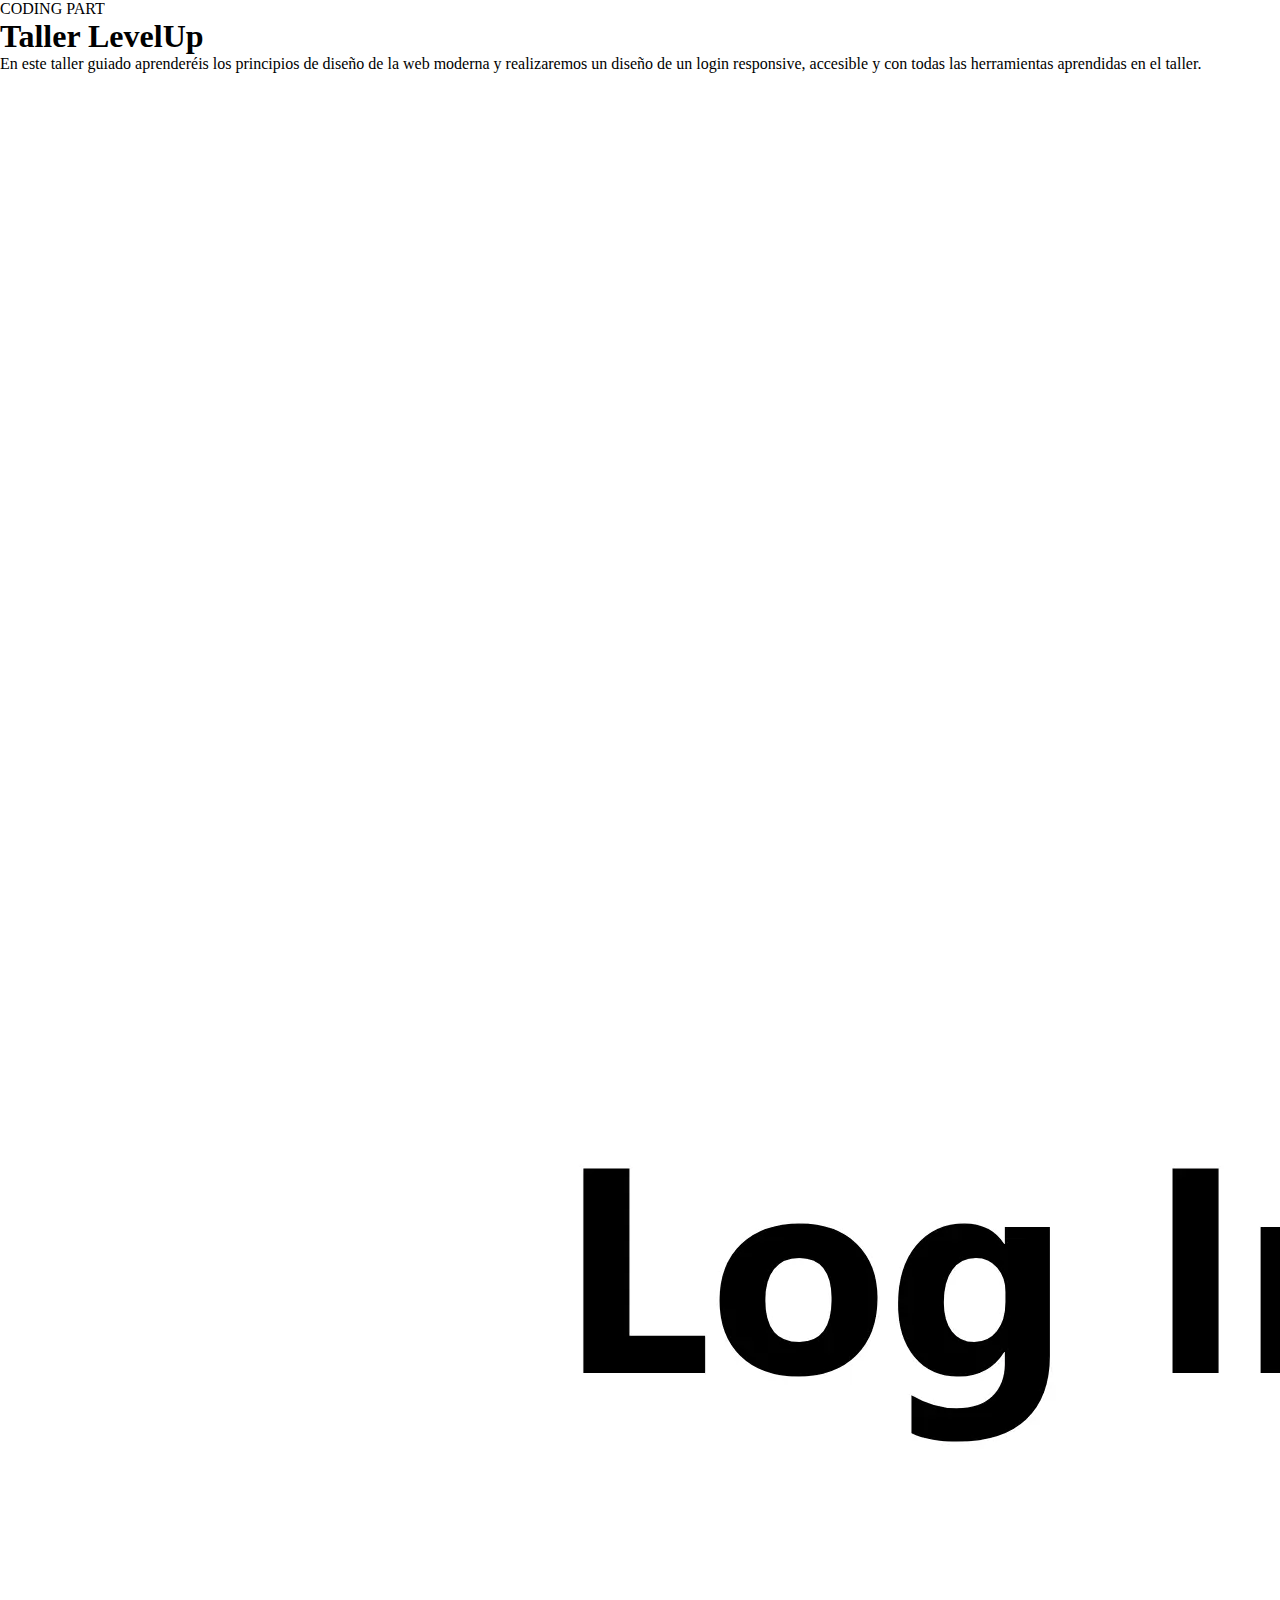
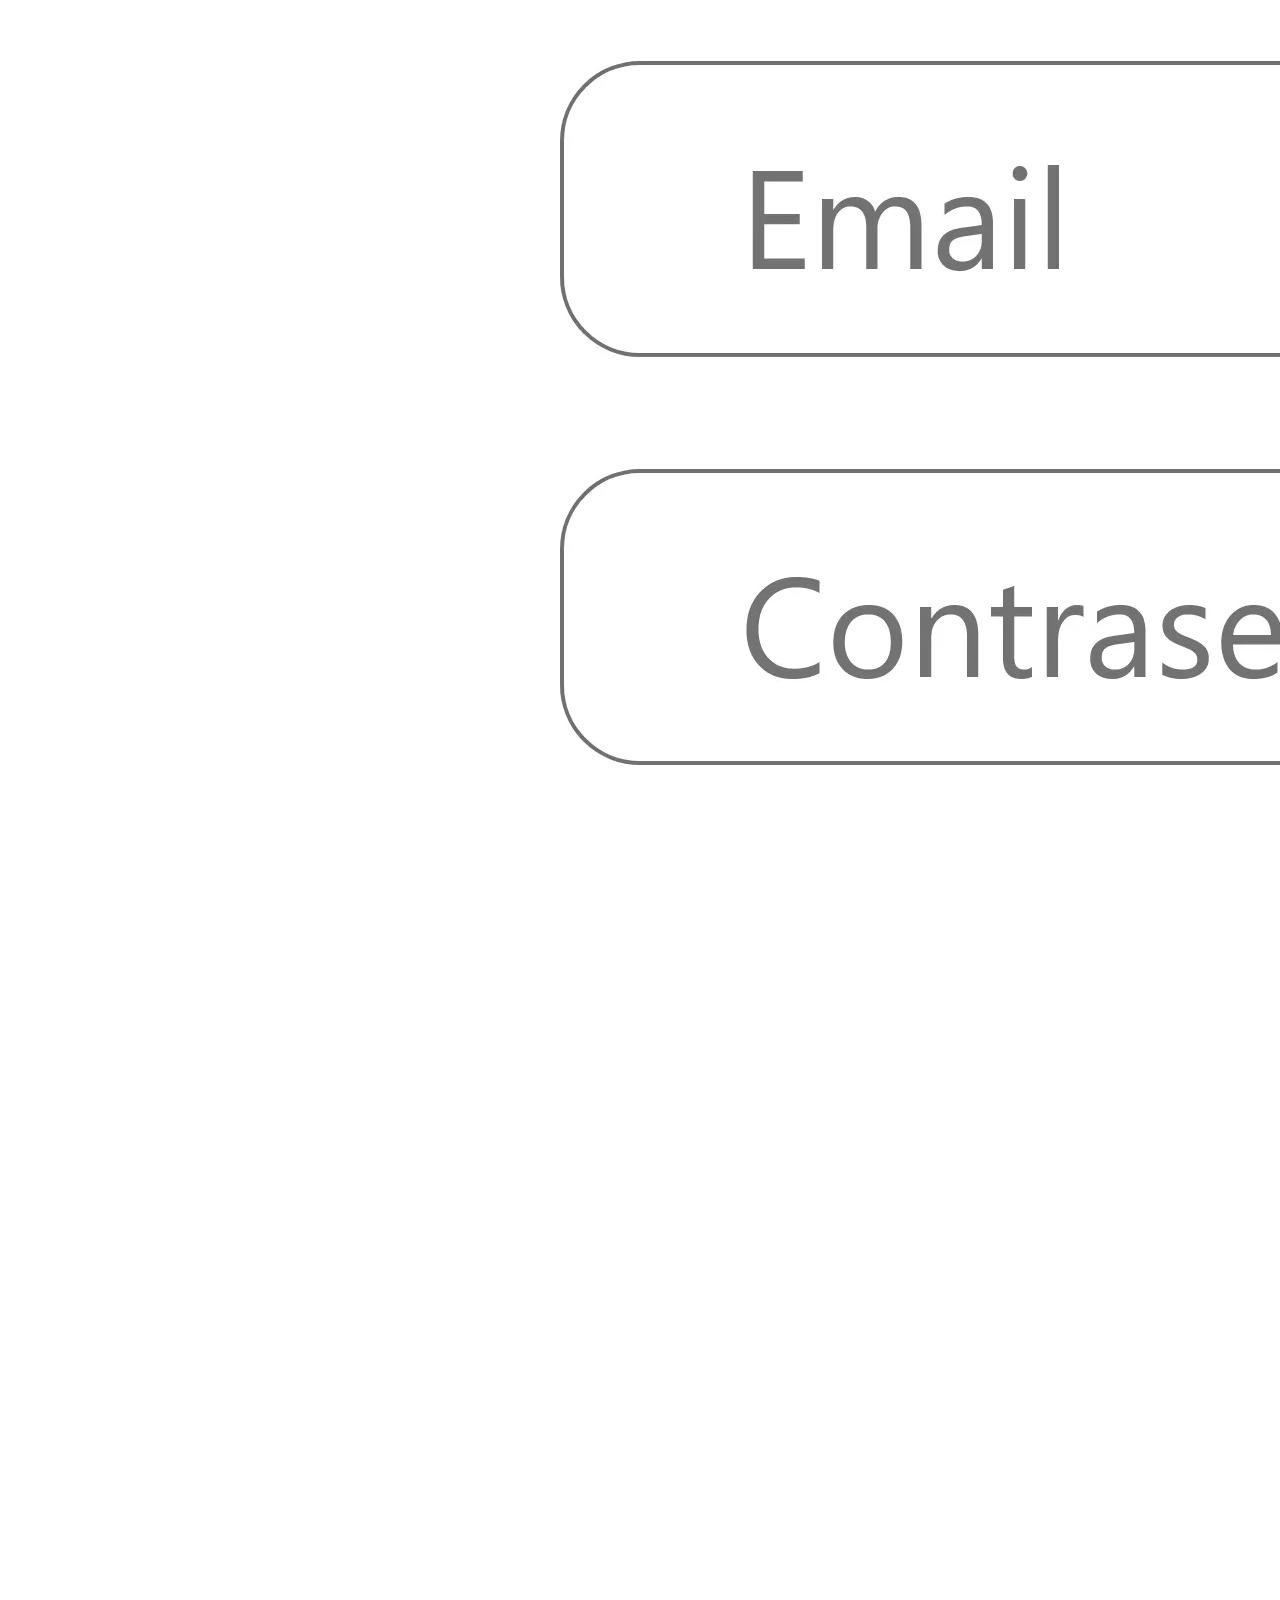
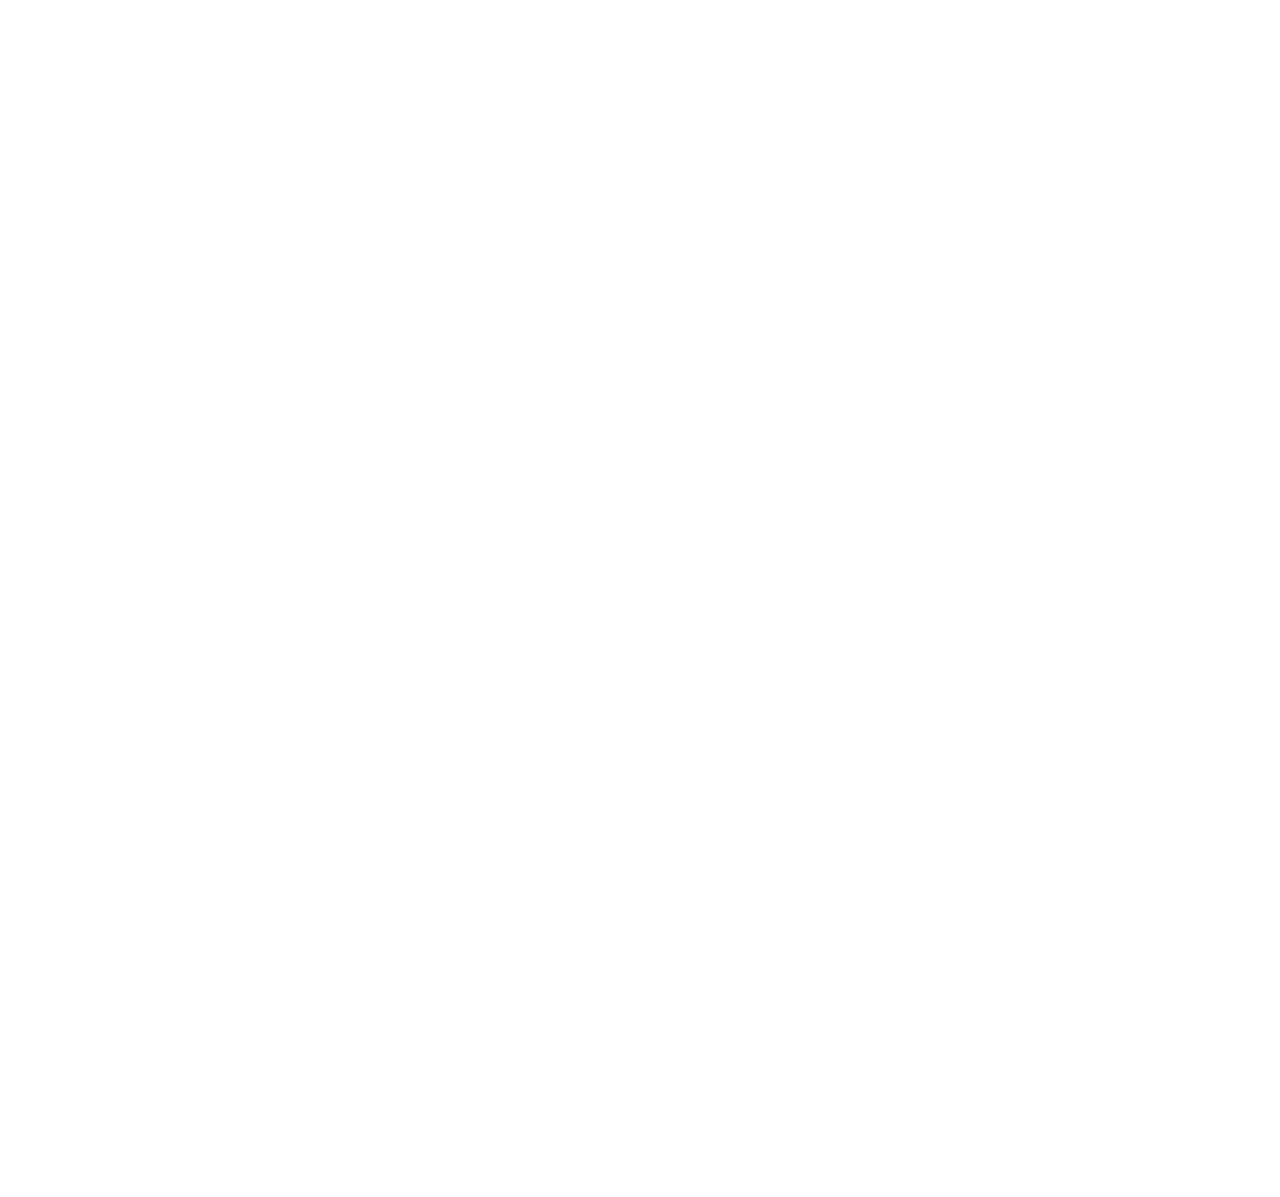
==== coding/index.html @ 39c57cb3 "Creacion del cógido base" ====
<!DOCTYPE html>
<html lang="es">
<head>
    <meta charset="UTF-8">
    <meta http-equiv="X-UA-Compatible" content="IE=edge">
    <meta name="viewport" content="width=device-width, initial-scale=1.0">
    <title>LevelUp coding tutorial</title>

    <link rel="stylesheet" href="css/style.css">

    <link href="../img/html lesson image.svg" rel="icon" type="type"/>
</head>
<body>
    <section>
        <div id="front-principal" class="grid">
            <div id="texto-inicio" class="mitad">
                <p class="titulo-pequeño">CODING PART</p>
                <h1>Taller LevelUp</h1>
                <p class="explicacion">En este taller guiado aprenderéis los principios de diseño de la web moderna y realizaremos un diseño de un login responsive, accesible y con todas las herramientas aprendidas en el taller.</p>
            </div>
            <div id="imagen-front" class="mitad">
                <img src="../img/cabecera.webp" alt="Diseño de login de la biblioteca de LevelUp">
            </div>
        </div>
    </section>
</body>
</html>
---- coding/css/style.css ----
*{
    padding: 0;
    margin: 0;
    box-sizing: border-box;
}
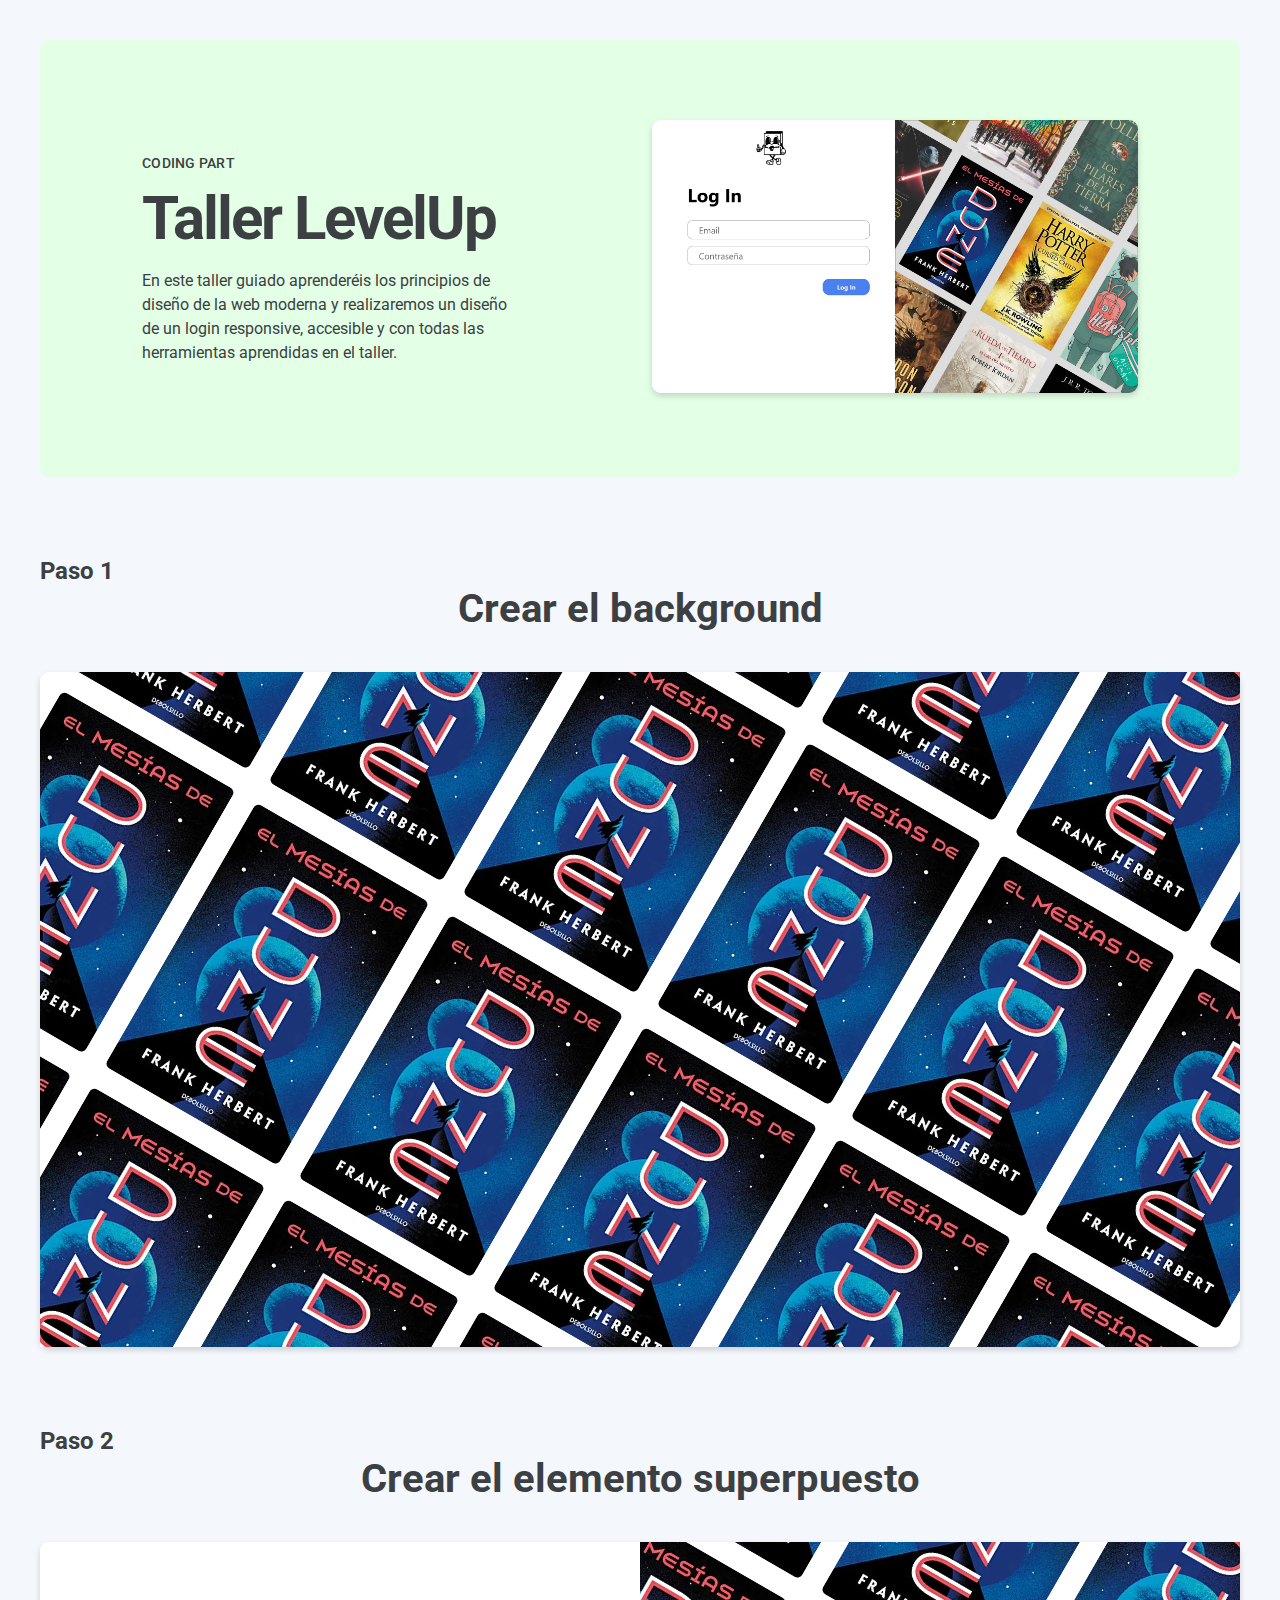
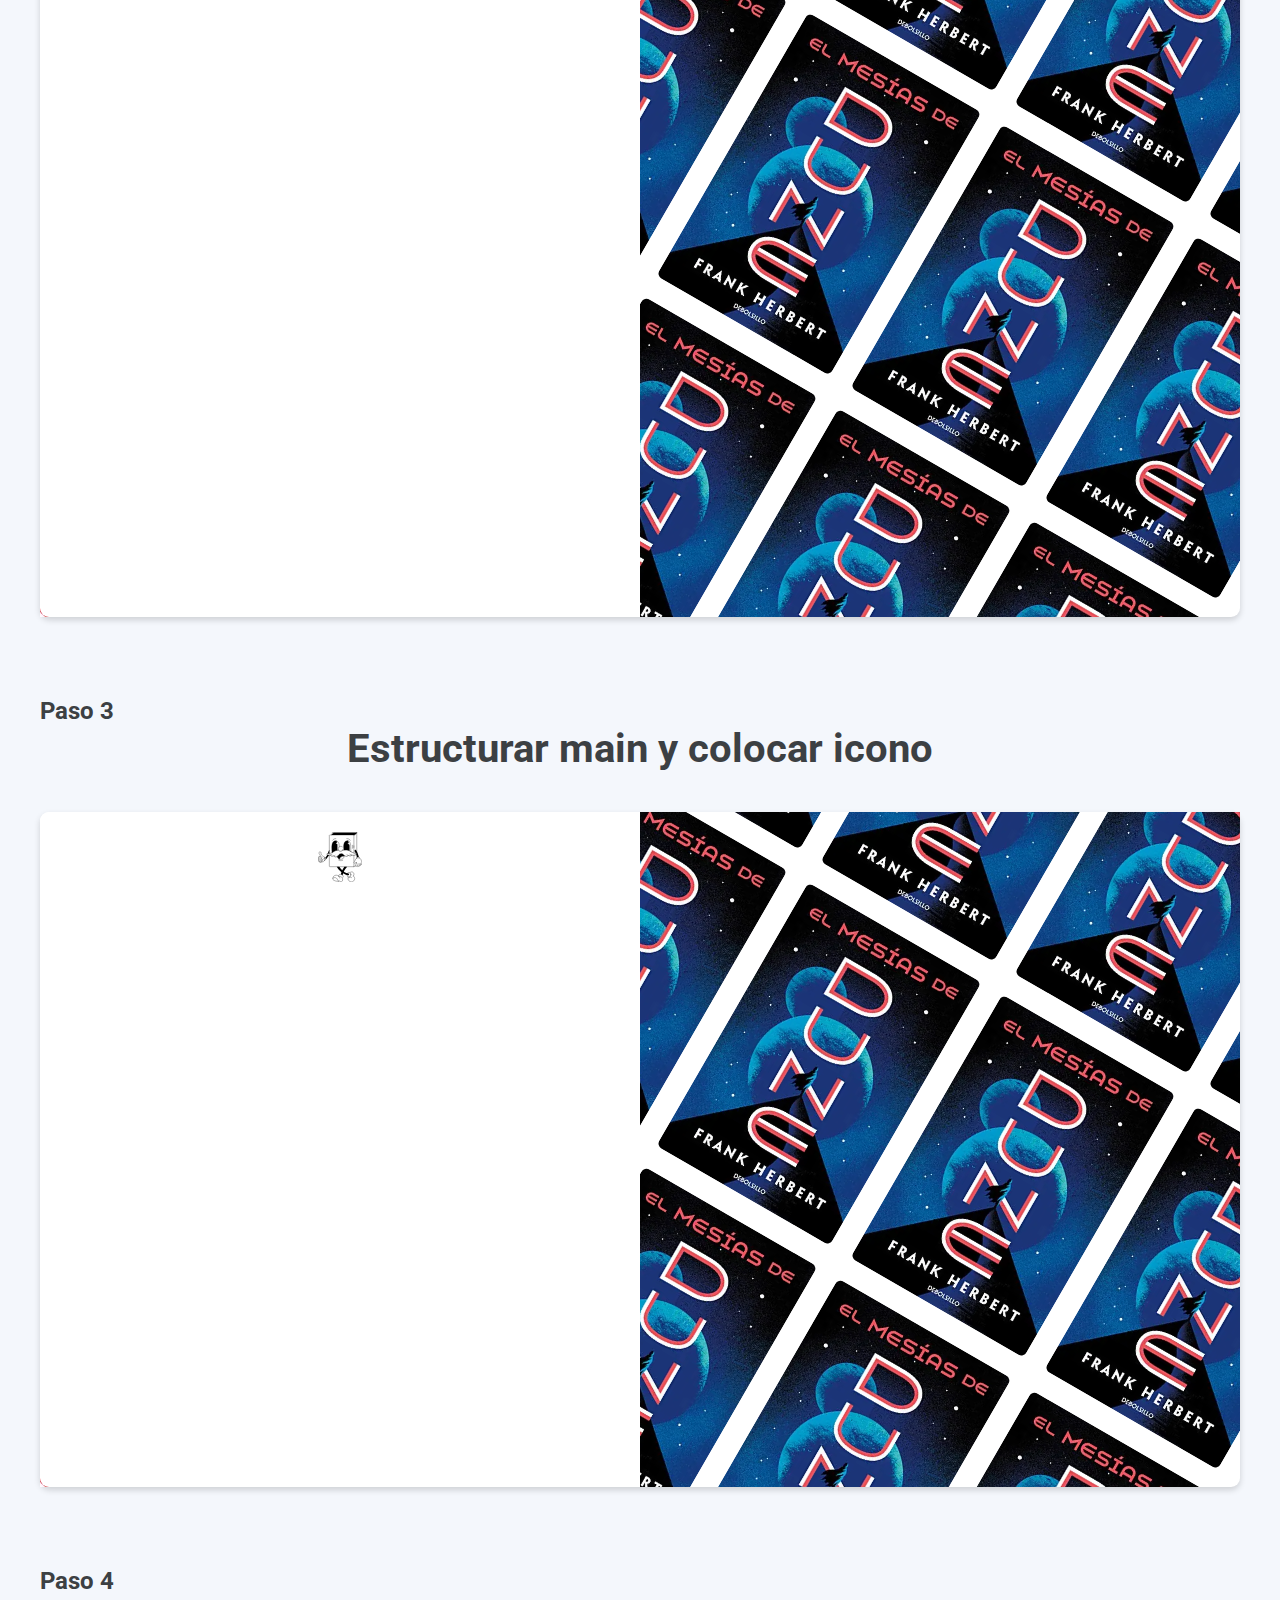
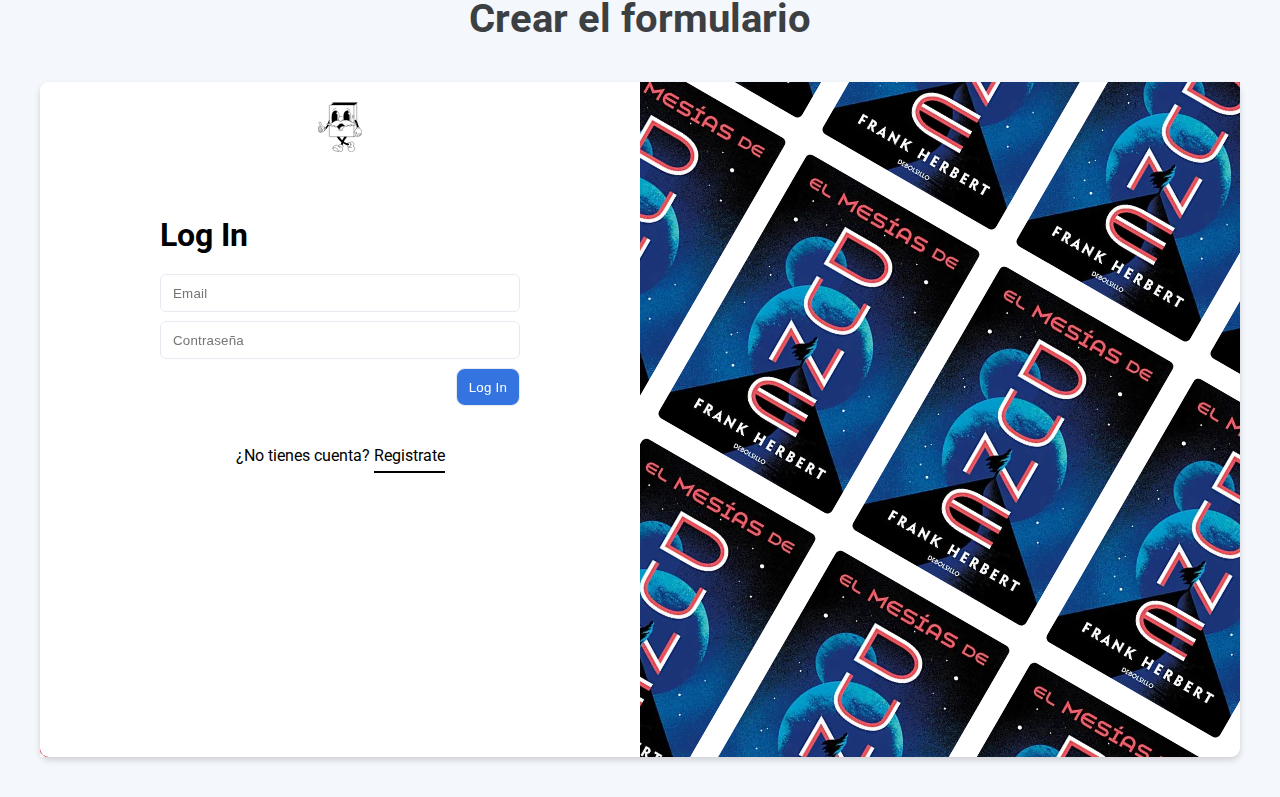
==== commit 99c35918: "Subiendo pasos del coding-part y añadiendo el link" ====
--- a/coding/index.html
+++ b/coding/index.html
@@ -8,7 +8,11 @@
 
     <link rel="stylesheet" href="css/style.css">
 
-    <link href="../img/html lesson image.svg" rel="icon" type="type"/>
+    <link rel="preconnect" href="https://fonts.googleapis.com">
+    <link rel="preconnect" href="https://fonts.gstatic.com" crossorigin>
+    <link href="https://fonts.googleapis.com/css2?family=Roboto:ital,wght@0,100;0,300;0,400;0,500;0,700;0,900;1,100;1,300;1,400;1,500;1,700;1,900&display=swap" rel="stylesheet">
+
+    <link href="../img/levelup_png.png" rel="icon" type="type"/>
 </head>
 <body>
     <section>
@@ -23,5 +27,214 @@
             </div>
         </div>
     </section>
+    <section id="paso1">
+        <h2>Paso 1</h2>
+        <p class="explicacion-grande center titulo-seccion">Crear el background</p>
+        <div class="grid codigo-container show">
+            <div class="screen center">
+                <div class="body">
+                    <div class="background">
+                        <div class="img-container">
+                            <img src="img/dune.webp">
+                            <img src="img/dune.webp">
+                            <img src="img/dune.webp">
+                            <img src="img/dune.webp">
+                            <img src="img/dune.webp">
+                            <img src="img/dune.webp">
+                            <img src="img/dune.webp">
+                            <img src="img/dune.webp">
+                            <img src="img/dune.webp">
+                            <img src="img/dune.webp">
+                            <img src="img/dune.webp">
+                            <img src="img/dune.webp">
+                            <img src="img/dune.webp">
+                            <img src="img/dune.webp">
+                            <img src="img/dune.webp">
+                            <img src="img/dune.webp">
+                            <img src="img/dune.webp">
+                            <img src="img/dune.webp">
+                            <img src="img/dune.webp">
+                            <img src="img/dune.webp">
+                            <img src="img/dune.webp">
+                            <img src="img/dune.webp">
+                            <img src="img/dune.webp">
+                            <img src="img/dune.webp">
+                            <img src="img/dune.webp">
+                            <img src="img/dune.webp">
+                            <img src="img/dune.webp">
+                            <img src="img/dune.webp">
+                            <img src="img/dune.webp">
+                            <img src="img/dune.webp">
+                            <img src="img/dune.webp">
+                            <img src="img/dune.webp">
+                        </div>
+                    </div>
+                </div>
+            </div>
+        </div>
+    </section>
+    <section id="paso2">
+        <h2>Paso 2</h2>
+        <p class="explicacion-grande center titulo-seccion">Crear el elemento superpuesto</p>
+        <div class="grid codigo-container show">
+            <div class="screen center">
+                <div class="body">
+                    <div class="background">
+                        <div class="img-container">
+                            <img src="img/dune.webp">
+                            <img src="img/dune.webp">
+                            <img src="img/dune.webp">
+                            <img src="img/dune.webp">
+                            <img src="img/dune.webp">
+                            <img src="img/dune.webp">
+                            <img src="img/dune.webp">
+                            <img src="img/dune.webp">
+                            <img src="img/dune.webp">
+                            <img src="img/dune.webp">
+                            <img src="img/dune.webp">
+                            <img src="img/dune.webp">
+                            <img src="img/dune.webp">
+                            <img src="img/dune.webp">
+                            <img src="img/dune.webp">
+                            <img src="img/dune.webp">
+                            <img src="img/dune.webp">
+                            <img src="img/dune.webp">
+                            <img src="img/dune.webp">
+                            <img src="img/dune.webp">
+                            <img src="img/dune.webp">
+                            <img src="img/dune.webp">
+                            <img src="img/dune.webp">
+                            <img src="img/dune.webp">
+                            <img src="img/dune.webp">
+                            <img src="img/dune.webp">
+                            <img src="img/dune.webp">
+                            <img src="img/dune.webp">
+                            <img src="img/dune.webp">
+                            <img src="img/dune.webp">
+                            <img src="img/dune.webp">
+                            <img src="img/dune.webp">
+                        </div>
+                    </div>
+                    <div class="main">
+                    </div>
+                </div>
+            </div>
+        </div>
+    </section>
+    <section id="paso3">
+        <h2>Paso 3</h2>
+        <p class="explicacion-grande center titulo-seccion">Estructurar main y colocar icono</p>
+        <div class="grid codigo-container show">
+            <div class="screen center">
+                <div class="body">
+                    <div class="background">
+                        <div class="img-container">
+                            <img src="img/dune.webp">
+                            <img src="img/dune.webp">
+                            <img src="img/dune.webp">
+                            <img src="img/dune.webp">
+                            <img src="img/dune.webp">
+                            <img src="img/dune.webp">
+                            <img src="img/dune.webp">
+                            <img src="img/dune.webp">
+                            <img src="img/dune.webp">
+                            <img src="img/dune.webp">
+                            <img src="img/dune.webp">
+                            <img src="img/dune.webp">
+                            <img src="img/dune.webp">
+                            <img src="img/dune.webp">
+                            <img src="img/dune.webp">
+                            <img src="img/dune.webp">
+                            <img src="img/dune.webp">
+                            <img src="img/dune.webp">
+                            <img src="img/dune.webp">
+                            <img src="img/dune.webp">
+                            <img src="img/dune.webp">
+                            <img src="img/dune.webp">
+                            <img src="img/dune.webp">
+                            <img src="img/dune.webp">
+                            <img src="img/dune.webp">
+                            <img src="img/dune.webp">
+                            <img src="img/dune.webp">
+                            <img src="img/dune.webp">
+                            <img src="img/dune.webp">
+                            <img src="img/dune.webp">
+                            <img src="img/dune.webp">
+                            <img src="img/dune.webp">
+                        </div>
+                    </div>
+                    <div class="main">
+                        <div class="center header">
+                            <img class="libro-header" src="img/libro.svg">
+                        </div>
+                        <div>
+                        </div>
+                    </div>
+                </div>
+            </div>
+        </div>
+    </section>
+    <section id="paso4">
+        <h2>Paso 4</h2>
+        <p class="explicacion-grande center titulo-seccion">Crear el formulario</p>
+        <div class="grid codigo-container show">
+            <div class="screen center">
+                <div class="body">
+                    <div class="background">
+                        <div class="img-container">
+                            <img src="img/dune.webp">
+                            <img src="img/dune.webp">
+                            <img src="img/dune.webp">
+                            <img src="img/dune.webp">
+                            <img src="img/dune.webp">
+                            <img src="img/dune.webp">
+                            <img src="img/dune.webp">
+                            <img src="img/dune.webp">
+                            <img src="img/dune.webp">
+                            <img src="img/dune.webp">
+                            <img src="img/dune.webp">
+                            <img src="img/dune.webp">
+                            <img src="img/dune.webp">
+                            <img src="img/dune.webp">
+                            <img src="img/dune.webp">
+                            <img src="img/dune.webp">
+                            <img src="img/dune.webp">
+                            <img src="img/dune.webp">
+                            <img src="img/dune.webp">
+                            <img src="img/dune.webp">
+                            <img src="img/dune.webp">
+                            <img src="img/dune.webp">
+                            <img src="img/dune.webp">
+                            <img src="img/dune.webp">
+                            <img src="img/dune.webp">
+                            <img src="img/dune.webp">
+                            <img src="img/dune.webp">
+                            <img src="img/dune.webp">
+                            <img src="img/dune.webp">
+                            <img src="img/dune.webp">
+                            <img src="img/dune.webp">
+                            <img src="img/dune.webp">
+                        </div>
+                    </div>
+                    <div class="main">
+                        <div class="center header">
+                            <img class="libro-header" src="img/libro.svg">
+                        </div>
+                        <div>
+                            <div class="container-main">
+                                <h1>Log In</h1>
+                                <form>
+                                    <input type="email" name="mail" placeholder="Email">
+                                    <input type="password" name="pass" placeholder="Contraseña">
+                                    <input type="button" value="Log In">
+                                </form>
+                                <p class="disclaymer-registro">¿No tienes cuenta? <a>Registrate</a></p>
+                            </div>
+                        </div>
+                    </div>
+                </div>
+            </div>
+        </div>
+    </section>
 </body>
 </html>--- a/coding/css/style.css
+++ b/coding/css/style.css
@@ -3,3 +3,324 @@
     margin: 0;
     box-sizing: border-box;
 }
+body {
+    max-width: 100vw;
+    height: auto;
+    font-family: 'Roboto', sans-serif;
+    color: #3C4043;
+}
+section {
+    width: 100%;
+    padding: 40px;
+    display: grid;
+    grid-template-columns: 1fr;
+}
+#front-principal {
+    background: #E3FFE6;
+    color: #3C4043;
+    height: 100%;
+    border-radius: 9px;
+    align-items: center;
+    overflow: hidden;
+    grid-template-columns: repeat(12,1fr);
+    gap: 24px;
+}
+section img {
+    max-width: 100%;
+}
+#imagen-front img {
+    border-radius: 9px;
+    box-shadow: 0 3px 6px rgb(0 0 0 / 16%);
+}
+.titulo-pequeño {
+    font-size: 14px;
+    line-height: 20px;
+    font-weight: 500;
+    letter-spacing: .25px;
+    margin-bottom: 12px;
+}
+h1 {
+    font-size: 60px;
+    line-height: 68px;
+    letter-spacing: -2px;
+    font-weight: 700;
+}
+#texto-inicio {
+    grid-column-start: 2;
+    grid-column-end: span 4;
+    padding: 80px 0;
+}
+#imagen-front {
+    grid-column-start: 7;
+    grid-column-end: span 5;
+    padding: 80px 0;
+}
+#texto-inicio .explicacion {
+    margin-top: 16px;
+}
+.explicacion {
+    font-size: 16px;
+    line-height: 24px;
+}
+.explicacion-grande {
+    font-weight: 700;
+    font-size: 40px;
+}
+.grid {
+    display: grid;
+}
+.center{
+    text-align: center;
+    justify-self: center;
+}
+.screen {
+    color: #000;
+    aspect-ratio: 16/9;
+    width: 100%;
+    height: auto;
+    box-shadow: 0 3px 6px rgb(0 0 0 / 16%);
+    background: #ffffff;
+    border-radius: 9px;
+    position: sticky;
+    top: 100px;
+    max-width: 1200px;
+}
+.screen h1{
+    font-size: 2em;
+    line-height: normal;
+    letter-spacing: normal;
+}
+.screen h2{
+    font-size: 1.5em;
+    line-height: normal;
+    letter-spacing: normal;
+    font-weight: 700;
+    margin-bottom: initial;
+    color: #000000;
+}
+.screen ul,
+.screen ol{
+    position: relative;
+    left: 1em;
+}
+.screen .body{
+    aspect-ratio: 16/9;
+    width: 100%;
+    height: auto;
+    overflow-x: hidden;
+    border-radius: 9px;
+}
+
+.coding {
+    background-color: #212d63;
+    display: grid;
+    grid-template-rows: repeat(2, auto);
+    border-radius: 9px;
+    overflow: hidden;
+    max-width: 1175px;
+    width: 0%;
+    justify-self: center;
+}
+.files-container {
+    background-color: #1a2652;
+}
+pre {
+    counter-reset: lines;
+    flex-direction: column;
+    padding: 12px 0;
+    margin-top: 0;
+    min-width: 100%;
+    overflow-x: scroll;
+    display: none;
+}
+pre.show {
+    display: flex;
+}
+pre::-webkit-scrollbar {
+    height: 9px;
+}
+
+/* Track */
+pre::-webkit-scrollbar-track {
+    background: transparent;
+}
+
+/* Handle */
+pre::-webkit-scrollbar-thumb {
+    background: #888;
+}
+
+/* Handle on hover */
+pre::-webkit-scrollbar-thumb:hover {
+    background: #555;
+}
+code{
+    display: flex;
+    flex-direction: column;
+    padding: 12px 0;
+    margin-top: 0;
+    min-width: 100%;
+    font-size: 13px;
+    line-height: 19px;
+    color: #f5fbff;
+}
+code .line {
+    display: flex;
+}
+code .line-number {
+    counter-increment: lines;
+    min-width: 40px;
+    display: inline-block;
+    text-align: right;
+    margin-right: 20px;
+    position: relative;
+    color: rgba(255,255,255,.3);
+}
+.line-number:before {
+    content: counter(lines);
+    display: inline-block;
+}
+code .comment {
+    font-weight: normal;
+    color: #a3acb9;
+}
+code .tag,
+.css-number{
+    color: #a4cdfe;
+}
+code .string,
+.css-medida{
+    color: #85d996;
+}
+code .symbol {
+    color: #fbb5b2;
+}
+code .number,
+.css-selector{
+    color: #f8b886;
+}
+.files-container{
+    padding: 12px 24px;
+}
+.files-container ul{
+    list-style: none;
+    display: flex;
+    gap: 12px;
+}
+.files-container .attr-name {
+    font-style: italic;
+    color: #f8b886;
+}
+.files-container button {
+    background-color: transparent;
+    border: none;
+    cursor: pointer;
+}
+.files-container button:hover{
+    color: #a4cdfe;
+}
+.files-container button.active {
+    color: #1a2652;
+    background-color: #a4cdfe;
+}
+.files-container button{
+    color: #a3acb9;
+    font-weight: 500;
+    padding: 3px 12px;
+    border-radius: 10px;
+}
+
+code span{
+    display: flex;
+}
+section {
+    background-color: #F4F7FC;
+}
+.codigo-container.grid{
+    grid-template-columns: 1fr;
+}
+.codigo-container .show{
+    grid-template-columns: repeat(2,1fr);
+    gap: 24px;
+}
+
+.codigo-container .coding{
+    display: none;
+}
+.titulo-seccion {
+    margin-bottom: 40px;
+}
+.screen .background{
+    position: absolute;
+    aspect-ratio: 16/9;
+    width: 100%;
+    height: auto;
+    overflow: hidden;
+    z-index: -1;
+}
+.screen .background img {
+    border-radius: 6px;
+    min-width: 200px;
+}
+.screen .background .img-container {
+    position: absolute;
+    top: 50%;
+    left: 50%;
+    display: grid;
+    grid-template-columns: repeat(8, 1fr);
+    gap: 24px;
+    transform-origin: center;
+    transform: translate(-50%, -50%) rotate(30deg);
+}
+.screen .main{
+    height: 100%;
+    width: 50%;
+    background: #fff;
+}
+.libro-header {
+    height: 50px;
+}
+.screen .header {
+    padding: 20px 0;
+}
+.screen input {
+    display: flex;
+    min-height: 38px;
+    padding: 0 12px;
+    border-radius: 6px;
+    border: 1px solid #e6ebf1;
+    background: #FFFFFF;
+    letter-spacing: .2px;
+    position: relative;
+}
+.screen input[type="button"] {
+    background: #3474E0;
+    color: #fff;
+    border-radius: 9px;
+    align-self: flex-end;
+}
+.screen form {
+    display: flex;
+    flex-direction: column;
+    gap: 9px;
+    width: 100%;
+}
+.screen .container-main {
+    width: 60%;
+    display: grid;
+    align-items: center;
+    margin: 0 auto;
+}
+.container-main h1{
+    text-align: left;
+    margin-top: 40px;
+    margin-bottom: 20px;
+}
+.disclaymer-registro {
+    margin-top: 40px;
+}
+.disclaymer-registro a{
+    padding: 6px 0;
+    border-bottom: 2px solid;
+    cursor: pointer;
+}